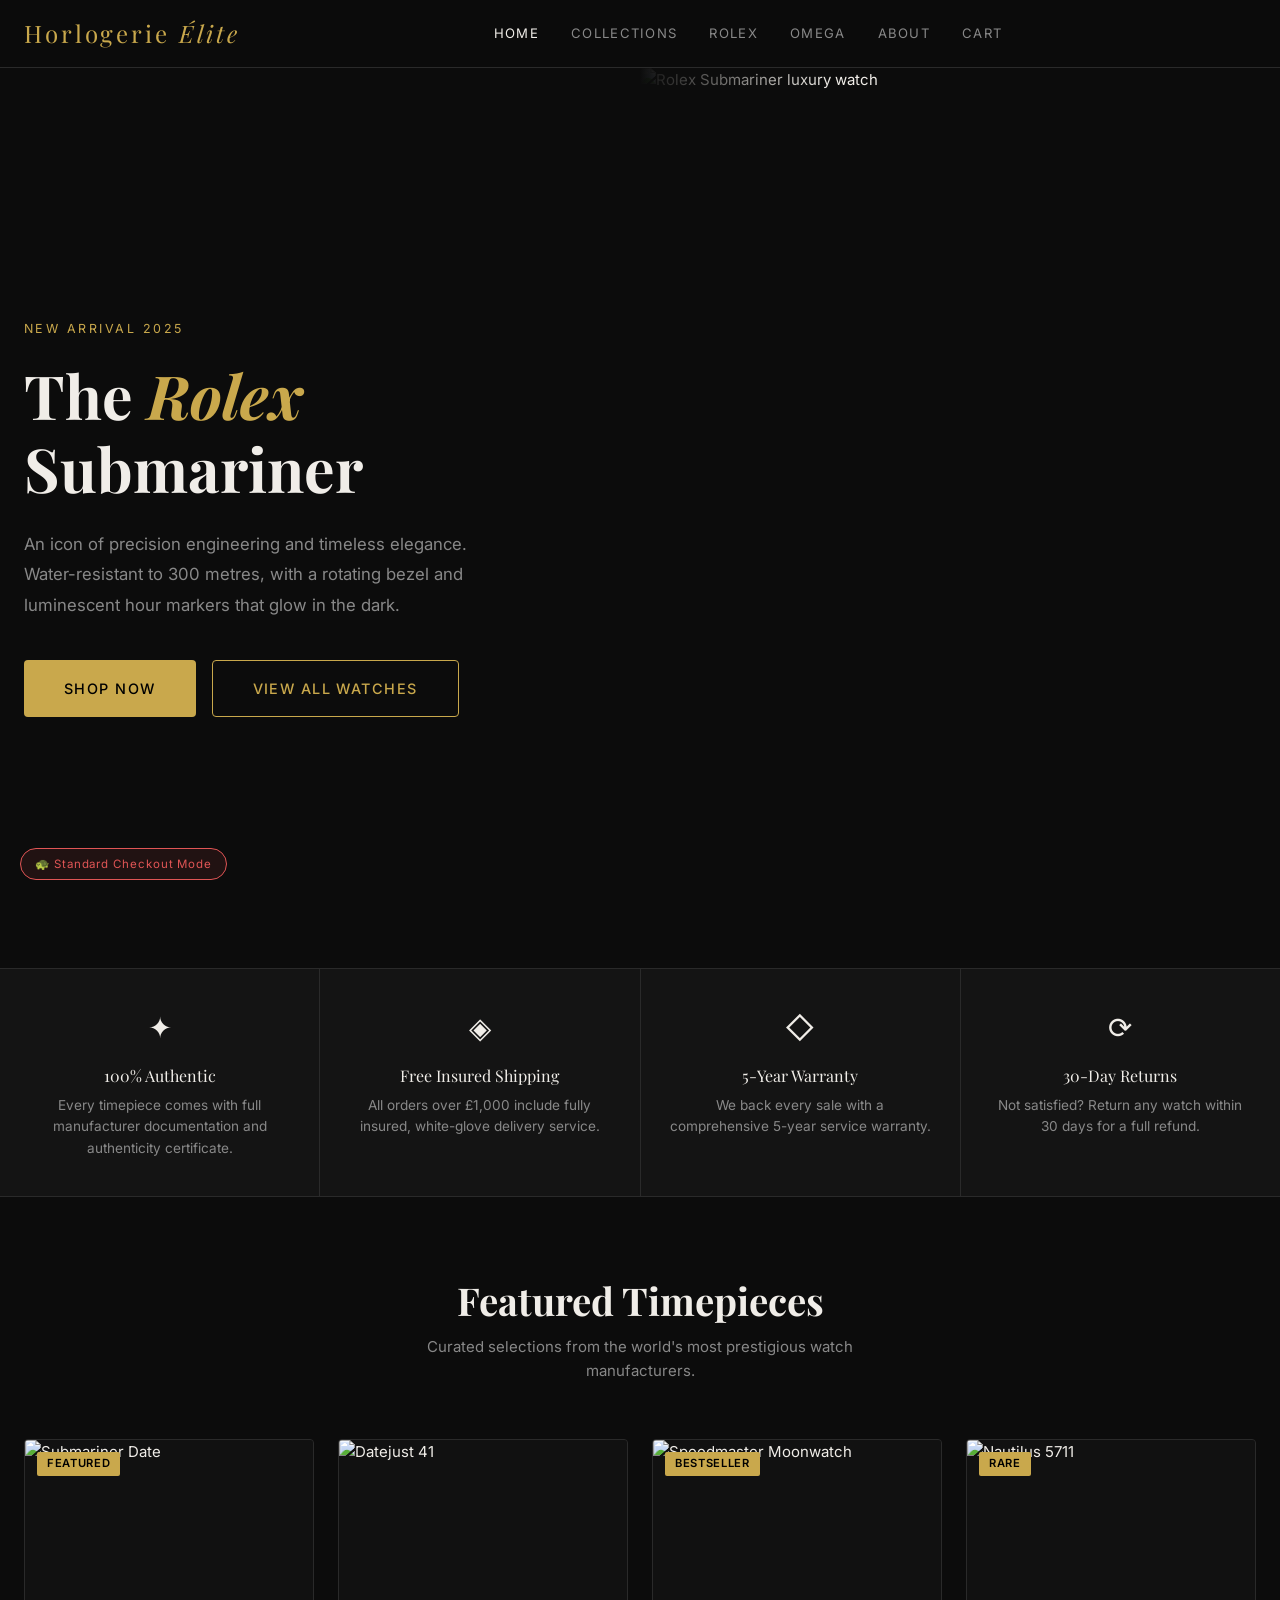
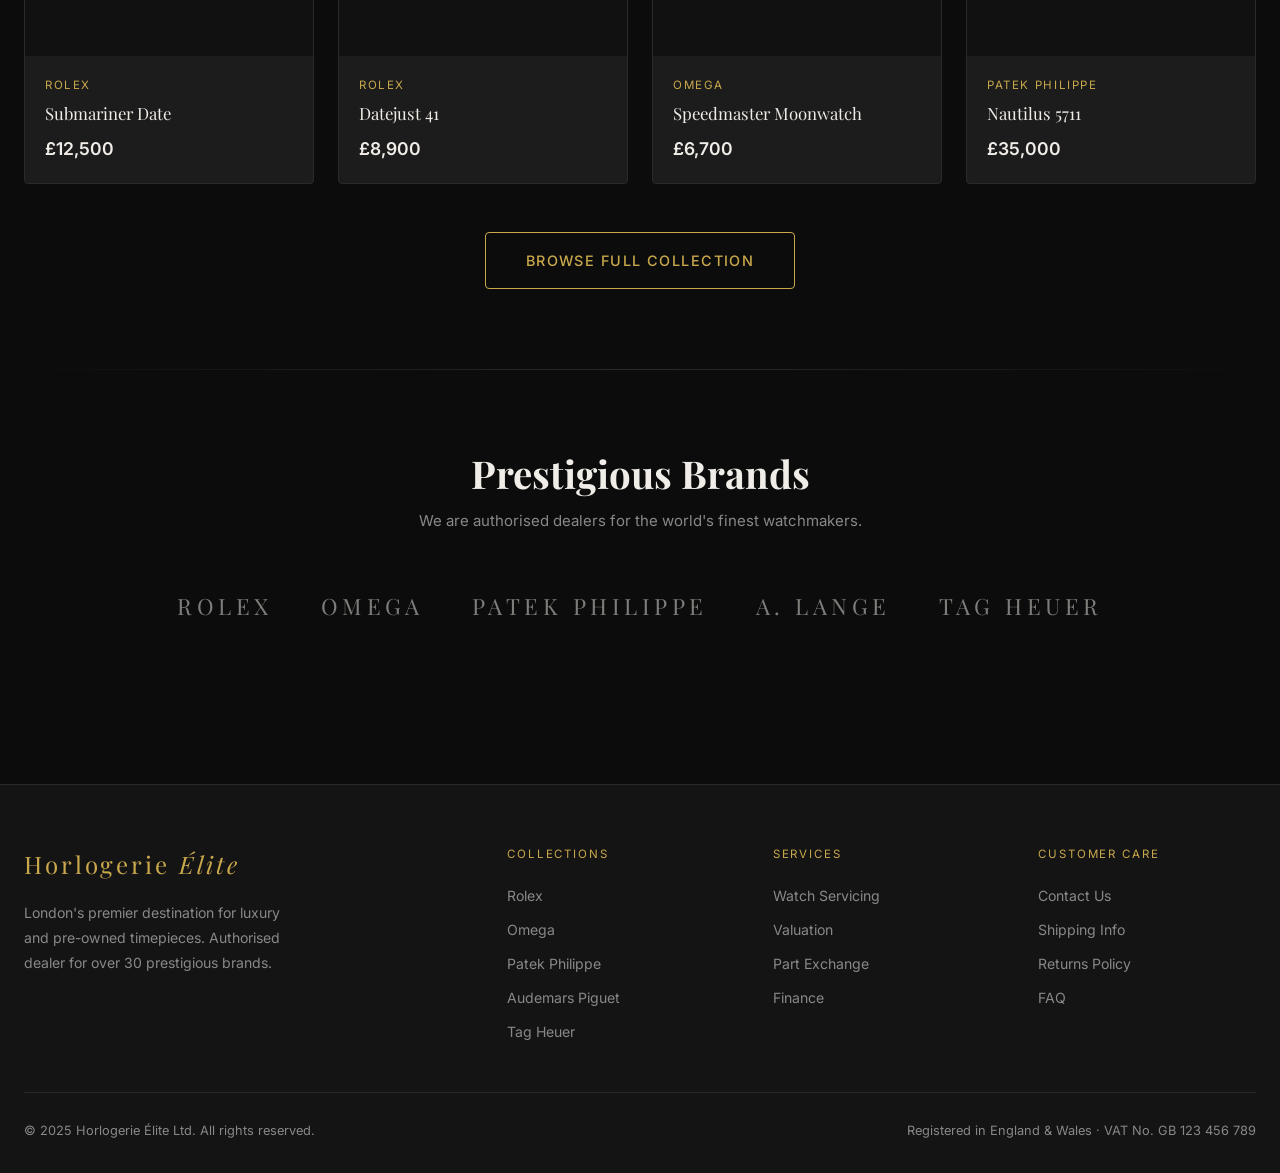
==== index.html @ f9ab383c "first commit" ====
<!DOCTYPE html>
<html lang="en">
<head>
  <meta charset="UTF-8" />
  <meta name="viewport" content="width=device-width, initial-scale=1.0" />
  <title>Horlogerie Élite — Luxury Timepieces</title>
  <link rel="stylesheet" href="style.css" />
  <script src="config.js"></script>
</head>
<body>

<header>
  <div class="container">
    <a href="index.html" class="logo">Horlogerie <span>Élite</span></a>
    <nav>
      <a href="index.html" class="active">Home</a>
      <a href="catalog.html">Collections</a>
      <a href="catalog.html?brand=rolex">Rolex</a>
      <a href="catalog.html?brand=omega">Omega</a>
      <a href="#">About</a>
      <a href="cart.html">Cart<span class="cart-nav-count" id="cartNavCount" style="display:none">0</span></a>
    </nav>
    <div class="header-actions"></div>
  </div>
</header>

<!-- Hero -->
<section class="hero">
  <div class="container" style="display:contents">
    <div class="hero-content" style="padding-left:max(24px, calc((100vw - 1320px)/2 + 24px))">
      <p class="hero-eyebrow">New Arrival 2025</p>
      <h1 class="hero-title">
        The <em>Rolex</em><br>Submariner
      </h1>
      <p class="hero-desc">
        An icon of precision engineering and timeless elegance. Water-resistant
        to 300 metres, with a rotating bezel and luminescent hour markers that
        glow in the dark.
      </p>
      <div class="hero-actions">
        <a href="product.html?id=rolex-submariner" class="btn btn-primary btn-lg">Shop Now</a>
        <a href="catalog.html" class="btn btn-outline btn-lg">View All Watches</a>
      </div>
    </div>
    <div class="hero-img">
      <img
        src="https://images.unsplash.com/photo-1523170335258-f5ed11844a49?w=1200&q=85&fit=crop"
        alt="Rolex Submariner luxury watch"
        loading="eager"
      />
    </div>
  </div>
</section>

<!-- Features strip -->
<div class="features-strip">
  <div class="feature-item">
    <div class="feature-icon">✦</div>
    <div class="feature-title">100% Authentic</div>
    <div class="feature-desc">Every timepiece comes with full manufacturer documentation and authenticity certificate.</div>
  </div>
  <div class="feature-item">
    <div class="feature-icon">◈</div>
    <div class="feature-title">Free Insured Shipping</div>
    <div class="feature-desc">All orders over £1,000 include fully insured, white-glove delivery service.</div>
  </div>
  <div class="feature-item">
    <div class="feature-icon">◇</div>
    <div class="feature-title">5-Year Warranty</div>
    <div class="feature-desc">We back every sale with a comprehensive 5-year service warranty.</div>
  </div>
  <div class="feature-item">
    <div class="feature-icon">⟳</div>
    <div class="feature-title">30-Day Returns</div>
    <div class="feature-desc">Not satisfied? Return any watch within 30 days for a full refund.</div>
  </div>
</div>

<!-- Featured watches -->
<section class="section">
  <div class="container">
    <div class="section-header">
      <h2>Featured Timepieces</h2>
      <p>Curated selections from the world's most prestigious watch manufacturers.</p>
    </div>
    <div class="product-grid product-grid-4" id="featuredGrid"></div>
    <div style="text-align:center; margin-top:48px">
      <a href="catalog.html" class="btn btn-outline btn-lg">Browse Full Collection</a>
    </div>
  </div>
</section>

<div class="divider container"></div>

<!-- Brand showcase -->
<section class="section">
  <div class="container">
    <div class="section-header">
      <h2>Prestigious Brands</h2>
      <p>We are authorised dealers for the world's finest watchmakers.</p>
    </div>
    <div style="display:flex; justify-content:center; gap:48px; flex-wrap:wrap; opacity:0.5">
      <div style="font-family:'Playfair Display',serif; font-size:1.4rem; letter-spacing:0.2em; text-transform:uppercase">Rolex</div>
      <div style="font-family:'Playfair Display',serif; font-size:1.4rem; letter-spacing:0.2em; text-transform:uppercase">Omega</div>
      <div style="font-family:'Playfair Display',serif; font-size:1.4rem; letter-spacing:0.2em; text-transform:uppercase">Patek Philippe</div>
      <div style="font-family:'Playfair Display',serif; font-size:1.4rem; letter-spacing:0.2em; text-transform:uppercase">A. Lange</div>
      <div style="font-family:'Playfair Display',serif; font-size:1.4rem; letter-spacing:0.2em; text-transform:uppercase">Tag Heuer</div>
    </div>
  </div>
</section>

<footer>
  <div class="container">
    <div class="footer-grid">
      <div>
        <div class="logo">Horlogerie <span>Élite</span></div>
        <p class="footer-brand-desc">London's premier destination for luxury and pre-owned timepieces. Authorised dealer for over 30 prestigious brands.</p>
      </div>
      <div>
        <div class="footer-heading">Collections</div>
        <ul class="footer-links">
          <li><a href="catalog.html?brand=rolex">Rolex</a></li>
          <li><a href="catalog.html?brand=omega">Omega</a></li>
          <li><a href="catalog.html">Patek Philippe</a></li>
          <li><a href="catalog.html">Audemars Piguet</a></li>
          <li><a href="catalog.html">Tag Heuer</a></li>
        </ul>
      </div>
      <div>
        <div class="footer-heading">Services</div>
        <ul class="footer-links">
          <li><a href="#">Watch Servicing</a></li>
          <li><a href="#">Valuation</a></li>
          <li><a href="#">Part Exchange</a></li>
          <li><a href="#">Finance</a></li>
        </ul>
      </div>
      <div>
        <div class="footer-heading">Customer Care</div>
        <ul class="footer-links">
          <li><a href="#">Contact Us</a></li>
          <li><a href="#">Shipping Info</a></li>
          <li><a href="#">Returns Policy</a></li>
          <li><a href="#">FAQ</a></li>
        </ul>
      </div>
    </div>
    <div class="footer-bottom">
      <span>© 2025 Horlogerie Élite Ltd. All rights reserved.</span>
      <span>Registered in England & Wales · VAT No. GB 123 456 789</span>
    </div>
  </div>
</footer>

<div class="mode-badge" id="modeBadge"></div>

<script src="data.js"></script>
<script>
  updateCartBadge();
  setModeBadge();

  const grid = document.getElementById('featuredGrid');
  WATCHES.slice(0, 4).forEach(w => {
    const url = `product.html?id=${w.id}`;
    grid.innerHTML += `
      <a href="${url}" class="card product-card">
        <div class="product-card-img">
          <img src="${w.img}" alt="${w.name}" loading="lazy" />
          ${w.badge ? `<span class="product-badge">${w.badge}</span>` : ''}
        </div>
        <div class="product-card-body">
          <div class="product-brand">${w.brand}</div>
          <div class="product-name">${w.name}</div>
          <div><span class="product-price">£${w.price.toLocaleString()}</span></div>
        </div>
      </a>`;
  });
</script>
</body>
</html>
---- style.css ----
@import url('https://fonts.googleapis.com/css2?family=Playfair+Display:ital,wght@0,400;0,600;0,700;1,400&family=Inter:wght@300;400;500;600&display=swap');

*, *::before, *::after { box-sizing: border-box; margin: 0; padding: 0; }

:root {
  --bg: #0c0c0c;
  --surface: #141414;
  --card: #1c1c1c;
  --border: #2a2a2a;
  --gold: #c9a84c;
  --gold-light: #e2c06a;
  --gold-dim: rgba(201,168,76,0.15);
  --text: #f0ede8;
  --muted: #888;
  --danger: #e05555;
  --radius: 4px;
  --transition: 0.2s ease;
}

html { scroll-behavior: smooth; }
body { background: var(--bg); color: var(--text); font-family: 'Inter', sans-serif; font-size: 15px; line-height: 1.6; }

a { color: inherit; text-decoration: none; }
img { display: block; max-width: 100%; }
button { font-family: inherit; cursor: pointer; border: none; outline: none; }
input, select, textarea { font-family: inherit; outline: none; }

/* ── Typography ─────────────────────────────────────────── */
h1, h2, h3, h4 { font-family: 'Playfair Display', serif; font-weight: 700; line-height: 1.2; }
h1 { font-size: clamp(2rem, 5vw, 3.8rem); }
h2 { font-size: clamp(1.6rem, 3vw, 2.4rem); }
h3 { font-size: 1.25rem; }
.serif { font-family: 'Playfair Display', serif; }
.muted { color: var(--muted); }
.gold { color: var(--gold); }

/* ── Layout ─────────────────────────────────────────────── */
.container { max-width: 1320px; margin: 0 auto; padding: 0 24px; }
.section { padding: 80px 0; }

/* ── Header ─────────────────────────────────────────────── */
header {
  position: fixed; top: 0; left: 0; right: 0; z-index: 100;
  background: rgba(12,12,12,0.95); backdrop-filter: blur(12px);
  border-bottom: 1px solid var(--border);
  height: 68px; display: flex; align-items: center;
}
header .container { display: flex; align-items: center; justify-content: space-between; width: 100%; }
.logo { font-family: 'Playfair Display', serif; font-size: 1.5rem; letter-spacing: 0.12em; color: var(--gold); }
.logo span { font-weight: 400; font-style: italic; }
nav { display: flex; gap: 32px; }
nav a { font-size: 0.82rem; letter-spacing: 0.1em; text-transform: uppercase; color: var(--muted); transition: color var(--transition); }
nav a:hover, nav a.active { color: var(--text); }
.header-actions { display: flex; align-items: center; gap: 20px; }
.cart-icon {
  position: relative; cursor: pointer; color: var(--muted);
  transition: color var(--transition); font-size: 1.1rem;
}
.cart-icon:hover { color: var(--gold); }
.cart-badge {
  position: absolute; top: -8px; right: -8px;
  background: var(--gold); color: #000; font-size: 0.65rem;
  font-weight: 600; width: 18px; height: 18px; border-radius: 50%;
  display: flex; align-items: center; justify-content: center;
}
.cart-nav-count {
  display: inline-flex; align-items: center; justify-content: center;
  background: var(--gold); color: #000; font-size: 0.6rem; font-weight: 700;
  width: 16px; height: 16px; border-radius: 50%; margin-left: 4px;
  vertical-align: middle;
}

/* ── Buttons ─────────────────────────────────────────────── */
.btn {
  display: inline-flex; align-items: center; justify-content: center; gap: 8px;
  padding: 13px 28px; font-size: 0.82rem; letter-spacing: 0.1em;
  text-transform: uppercase; font-weight: 500; transition: all var(--transition);
  border-radius: var(--radius);
}
.btn-primary { background: var(--gold); color: #000; }
.btn-primary:hover { background: var(--gold-light); }
.btn-outline { border: 1px solid var(--gold); color: var(--gold); background: transparent; }
.btn-outline:hover { background: var(--gold-dim); }
.btn-ghost { color: var(--muted); background: transparent; }
.btn-ghost:hover { color: var(--text); }
.btn-danger { background: var(--danger); color: #fff; }
.btn-lg { padding: 16px 40px; font-size: 0.9rem; }
.btn-full { width: 100%; }

/* ── Cards ───────────────────────────────────────────────── */
.card { background: var(--card); border: 1px solid var(--border); border-radius: var(--radius); overflow: hidden; transition: border-color var(--transition), transform var(--transition); }
.card:hover { border-color: #3a3a3a; transform: translateY(-2px); }

/* ── Product grid ────────────────────────────────────────── */
.product-grid { display: grid; gap: 24px; }
.product-grid-4 { grid-template-columns: repeat(auto-fill, minmax(280px, 1fr)); }
.product-grid-3 { grid-template-columns: repeat(auto-fill, minmax(320px, 1fr)); }

.product-card { cursor: pointer; }
.product-card-img { position: relative; aspect-ratio: 4/3; overflow: hidden; background: #111; }
.product-card-img img { width: 100%; height: 100%; object-fit: cover; transition: transform 0.4s ease; }
.product-card:hover .product-card-img img { transform: scale(1.05); }
.product-badge {
  position: absolute; top: 12px; left: 12px;
  background: var(--gold); color: #000; font-size: 0.7rem;
  font-weight: 600; padding: 3px 10px; border-radius: 2px; letter-spacing: 0.06em; text-transform: uppercase;
}
.product-card-body { padding: 20px; }
.product-brand { font-size: 0.72rem; letter-spacing: 0.14em; text-transform: uppercase; color: var(--gold); margin-bottom: 6px; }
.product-name { font-family: 'Playfair Display', serif; font-size: 1.05rem; margin-bottom: 8px; }
.product-price { font-size: 1.1rem; font-weight: 600; color: var(--text); }
.product-price-old { font-size: 0.85rem; color: var(--muted); text-decoration: line-through; margin-left: 8px; }

/* ── Hero ────────────────────────────────────────────────── */
.hero {
  padding-top: 68px; min-height: 100vh;
  display: grid; grid-template-columns: 1fr 1fr;
  align-items: center; gap: 0;
}
.hero-content { padding: 80px 60px 80px 0; }
.hero-eyebrow { font-size: 0.78rem; letter-spacing: 0.2em; text-transform: uppercase; color: var(--gold); margin-bottom: 20px; }
.hero-title { margin-bottom: 24px; }
.hero-title em { font-style: italic; color: var(--gold); }
.hero-desc { color: var(--muted); font-size: 1.05rem; margin-bottom: 40px; max-width: 480px; line-height: 1.8; }
.hero-actions { display: flex; gap: 16px; flex-wrap: wrap; }
.hero-img { height: 100vh; position: relative; overflow: hidden; }
.hero-img img { width: 100%; height: 100%; object-fit: cover; }
.hero-img::after { content: ''; position: absolute; inset: 0; background: linear-gradient(90deg, var(--bg) 0%, transparent 30%); }

/* ── Divider ─────────────────────────────────────────────── */
.divider { height: 1px; background: linear-gradient(90deg, transparent, var(--border), transparent); margin: 0 auto; }
.section-header { text-align: center; margin-bottom: 56px; }
.section-header h2 { margin-bottom: 12px; }
.section-header p { color: var(--muted); max-width: 500px; margin: 0 auto; }

/* ── Features strip ──────────────────────────────────────── */
.features-strip { display: grid; grid-template-columns: repeat(4, 1fr); gap: 1px; background: var(--border); border-top: 1px solid var(--border); border-bottom: 1px solid var(--border); }
.feature-item { background: var(--surface); padding: 36px 28px; text-align: center; }
.feature-icon { font-size: 1.8rem; margin-bottom: 12px; }
.feature-title { font-family: 'Playfair Display', serif; font-size: 1rem; margin-bottom: 6px; }
.feature-desc { color: var(--muted); font-size: 0.85rem; line-height: 1.6; }

/* ── Footer ──────────────────────────────────────────────── */
footer { background: var(--surface); border-top: 1px solid var(--border); padding: 60px 0 32px; margin-top: 80px; }
.footer-grid { display: grid; grid-template-columns: 2fr 1fr 1fr 1fr; gap: 48px; margin-bottom: 48px; }
.footer-brand-desc { color: var(--muted); font-size: 0.88rem; line-height: 1.8; margin-top: 16px; max-width: 280px; }
.footer-heading { font-size: 0.72rem; letter-spacing: 0.16em; text-transform: uppercase; color: var(--gold); margin-bottom: 20px; }
.footer-links { list-style: none; display: flex; flex-direction: column; gap: 10px; }
.footer-links a { color: var(--muted); font-size: 0.88rem; transition: color var(--transition); }
.footer-links a:hover { color: var(--text); }
.footer-bottom { display: flex; justify-content: space-between; align-items: center; border-top: 1px solid var(--border); padding-top: 28px; color: var(--muted); font-size: 0.8rem; }

/* ── Breadcrumb ──────────────────────────────────────────── */
.breadcrumb { display: flex; gap: 8px; align-items: center; color: var(--muted); font-size: 0.82rem; padding: 20px 0 0; }
.breadcrumb a { transition: color var(--transition); }
.breadcrumb a:hover { color: var(--gold); }
.breadcrumb span { color: var(--muted); }

/* ── Page header ─────────────────────────────────────────── */
.page-hero { padding: 120px 0 60px; background: linear-gradient(180deg, var(--surface) 0%, var(--bg) 100%); border-bottom: 1px solid var(--border); }
.page-hero h1 { margin-bottom: 12px; }
.page-hero p { color: var(--muted); max-width: 520px; }

/* ── Filters ─────────────────────────────────────────────── */
.catalog-layout { display: grid; grid-template-columns: 240px 1fr; gap: 40px; }
.filter-panel { padding-top: 8px; }
.filter-section { margin-bottom: 32px; }
.filter-title { font-size: 0.72rem; letter-spacing: 0.14em; text-transform: uppercase; color: var(--gold); margin-bottom: 14px; }
.filter-option { display: flex; align-items: center; gap: 10px; padding: 5px 0; cursor: pointer; }
.filter-option input[type="checkbox"] { accent-color: var(--gold); width: 15px; height: 15px; }
.filter-option label { color: var(--muted); font-size: 0.88rem; cursor: pointer; transition: color var(--transition); }
.filter-option:hover label { color: var(--text); }
.price-range { display: flex; gap: 8px; align-items: center; }
.price-input { background: var(--surface); border: 1px solid var(--border); color: var(--text); padding: 8px 12px; font-size: 0.85rem; width: 90px; border-radius: var(--radius); }
.sort-bar { display: flex; justify-content: space-between; align-items: center; margin-bottom: 24px; }
.sort-bar p { color: var(--muted); font-size: 0.88rem; }
.sort-select { background: var(--surface); border: 1px solid var(--border); color: var(--text); padding: 8px 14px; font-size: 0.85rem; border-radius: var(--radius); cursor: pointer; }

/* ── Product page ────────────────────────────────────────── */
.product-layout { display: grid; grid-template-columns: 1fr 1fr; gap: 64px; align-items: start; }
.product-gallery { position: sticky; top: 88px; }
.gallery-main { aspect-ratio: 1; overflow: hidden; border-radius: var(--radius); background: #111; border: 1px solid var(--border); }
.gallery-main img { width: 100%; height: 100%; object-fit: cover; }
.gallery-thumbs { display: flex; gap: 10px; margin-top: 12px; }
.gallery-thumb { width: 70px; height: 70px; border-radius: var(--radius); overflow: hidden; cursor: pointer; border: 2px solid transparent; transition: border-color var(--transition); }
.gallery-thumb.active { border-color: var(--gold); }
.gallery-thumb img { width: 100%; height: 100%; object-fit: cover; }
.product-detail { padding-top: 8px; }
.product-detail-brand { font-size: 0.78rem; letter-spacing: 0.18em; text-transform: uppercase; color: var(--gold); margin-bottom: 10px; }
.product-detail-name { font-family: 'Playfair Display', serif; font-size: clamp(1.6rem, 3vw, 2.2rem); margin-bottom: 8px; line-height: 1.15; }
.product-detail-ref { color: var(--muted); font-size: 0.82rem; margin-bottom: 24px; letter-spacing: 0.06em; }
.product-detail-price { font-size: 2rem; font-weight: 600; margin-bottom: 24px; }
.product-rating { display: flex; align-items: center; gap: 8px; margin-bottom: 24px; }
.stars { color: var(--gold); letter-spacing: 2px; }
.rating-count { color: var(--muted); font-size: 0.85rem; }
.product-desc { color: var(--muted); line-height: 1.9; margin-bottom: 28px; }
.product-specs { border-top: 1px solid var(--border); border-bottom: 1px solid var(--border); padding: 20px 0; margin-bottom: 28px; }
.spec-row { display: flex; justify-content: space-between; padding: 8px 0; font-size: 0.88rem; }
.spec-row:not(:last-child) { border-bottom: 1px solid var(--border); }
.spec-label { color: var(--muted); }
.spec-value { font-weight: 500; }
.product-actions { display: flex; flex-direction: column; gap: 12px; }
.product-actions-row { display: flex; gap: 12px; }
.guarantee-strip { display: flex; gap: 20px; margin-top: 28px; padding-top: 24px; border-top: 1px solid var(--border); }
.guarantee-item { display: flex; align-items: center; gap: 8px; font-size: 0.8rem; color: var(--muted); }
.guarantee-item svg { color: var(--gold); flex-shrink: 0; }

/* ── Modal ───────────────────────────────────────────────── */
.modal-overlay {
  position: fixed; inset: 0; z-index: 200;
  background: rgba(0,0,0,0.75); backdrop-filter: blur(4px);
  display: flex; align-items: center; justify-content: center; padding: 24px;
  opacity: 0; pointer-events: none; transition: opacity 0.25s ease;
}
.modal-overlay.open { opacity: 1; pointer-events: all; }
.modal {
  background: var(--card); border: 1px solid var(--border);
  border-radius: 8px; max-width: 680px; width: 100%;
  max-height: 90vh; overflow-y: auto;
  transform: translateY(20px); transition: transform 0.25s ease;
}
.modal-overlay.open .modal { transform: translateY(0); }
.modal-header { padding: 24px 28px; border-bottom: 1px solid var(--border); display: flex; justify-content: space-between; align-items: center; }
.modal-header h3 { font-family: 'Playfair Display', serif; }
.modal-close { background: none; border: none; color: var(--muted); font-size: 1.4rem; cursor: pointer; padding: 4px; line-height: 1; transition: color var(--transition); }
.modal-close:hover { color: var(--text); }
.modal-body { padding: 28px; }
.modal-footer { padding: 20px 28px; border-top: 1px solid var(--border); display: flex; gap: 12px; justify-content: flex-end; }

/* ── Upsell items ────────────────────────────────────────── */
.upsell-grid { display: grid; grid-template-columns: repeat(3, 1fr); gap: 14px; }
.upsell-item { border: 2px solid var(--border); border-radius: var(--radius); padding: 14px; cursor: pointer; transition: border-color var(--transition); }
.upsell-item.selected { border-color: var(--gold); }
.upsell-item img { width: 100%; aspect-ratio: 1; object-fit: cover; border-radius: 2px; margin-bottom: 10px; }
.upsell-item-name { font-size: 0.82rem; margin-bottom: 4px; }
.upsell-item-price { font-size: 0.9rem; color: var(--gold); font-weight: 600; }

/* ── Cart ────────────────────────────────────────────────── */
.cart-layout { display: grid; grid-template-columns: 1fr 360px; gap: 40px; align-items: start; }
.cart-items { display: flex; flex-direction: column; gap: 16px; }
.cart-item { display: grid; grid-template-columns: 100px 1fr auto; gap: 20px; align-items: center; padding: 20px; background: var(--card); border: 1px solid var(--border); border-radius: var(--radius); }
.cart-item-img { aspect-ratio: 1; overflow: hidden; border-radius: var(--radius); }
.cart-item-img img { width: 100%; height: 100%; object-fit: cover; }
.cart-item-brand { font-size: 0.72rem; letter-spacing: 0.12em; text-transform: uppercase; color: var(--gold); margin-bottom: 4px; }
.cart-item-name { font-family: 'Playfair Display', serif; font-size: 1rem; margin-bottom: 6px; }
.cart-item-ref { color: var(--muted); font-size: 0.8rem; }
.cart-item-price { font-size: 1.1rem; font-weight: 600; white-space: nowrap; }
.remove-btn { color: var(--muted); font-size: 0.8rem; cursor: pointer; background: none; border: 1px solid var(--border); border-radius: var(--radius); padding: 4px 10px; margin-top: 8px; transition: color var(--transition), border-color var(--transition); }
.remove-btn:hover { color: var(--danger); border-color: var(--danger); }
.order-summary { background: var(--card); border: 1px solid var(--border); border-radius: var(--radius); padding: 28px; position: sticky; top: 88px; }
.order-summary h3 { font-family: 'Playfair Display', serif; margin-bottom: 24px; }
.summary-row { display: flex; justify-content: space-between; padding: 10px 0; font-size: 0.9rem; }
.summary-row:not(:last-child) { border-bottom: 1px solid var(--border); }
.summary-row.total { font-weight: 600; font-size: 1.05rem; color: var(--text); }
.coupon-row { margin: 16px 0; display: flex; gap: 8px; }
.coupon-input { flex: 1; background: var(--surface); border: 1px solid var(--border); color: var(--text); padding: 10px 14px; font-size: 0.85rem; border-radius: var(--radius); }
.also-like-section { margin-top: 48px; }

/* ── Checkout ────────────────────────────────────────────── */
.checkout-layout { display: grid; grid-template-columns: 1fr 380px; gap: 48px; align-items: start; }
.checkout-steps { display: flex; gap: 0; margin-bottom: 40px; }
.step-indicator {
  flex: 1; text-align: center; position: relative;
  padding-bottom: 16px; font-size: 0.78rem; color: var(--muted);
}
.step-indicator::after {
  content: ''; position: absolute; bottom: 6px; left: 50%; right: -50%;
  height: 1px; background: var(--border);
}
.step-indicator:last-child::after { display: none; }
.step-indicator.active { color: var(--gold); }
.step-indicator.done { color: var(--text); }
.step-num {
  width: 28px; height: 28px; border-radius: 50%;
  border: 1px solid var(--border); display: inline-flex;
  align-items: center; justify-content: center; font-size: 0.78rem;
  margin-bottom: 8px; background: var(--bg);
}
.step-indicator.active .step-num { border-color: var(--gold); color: var(--gold); }
.step-indicator.done .step-num { border-color: var(--gold); background: var(--gold); color: #000; }

.checkout-form-section { margin-bottom: 32px; }
.checkout-form-section h3 { font-family: 'Playfair Display', serif; margin-bottom: 20px; font-size: 1.1rem; }
.form-grid { display: grid; gap: 14px; }
.form-grid-2 { grid-template-columns: 1fr 1fr; }
.form-group { display: flex; flex-direction: column; gap: 6px; }
.form-group label { font-size: 0.8rem; letter-spacing: 0.06em; text-transform: uppercase; color: var(--muted); }
.form-control {
  background: var(--surface); border: 1px solid var(--border);
  color: var(--text); padding: 12px 16px; font-size: 0.9rem;
  border-radius: var(--radius); transition: border-color var(--transition);
}
.form-control:focus { border-color: var(--gold); }
.form-control::placeholder { color: var(--muted); }
.radio-group { display: flex; flex-direction: column; gap: 10px; }
.radio-option { display: flex; align-items: center; gap: 12px; padding: 14px 16px; border: 1px solid var(--border); border-radius: var(--radius); cursor: pointer; transition: border-color var(--transition); }
.radio-option:hover { border-color: #3a3a3a; }
.radio-option.selected { border-color: var(--gold); background: var(--gold-dim); }
.radio-option input[type="radio"] { accent-color: var(--gold); }
.radio-label { flex: 1; }
.radio-label-title { font-size: 0.9rem; margin-bottom: 2px; }
.radio-label-desc { font-size: 0.8rem; color: var(--muted); }
.radio-price { font-weight: 600; }

.checkout-summary { background: var(--card); border: 1px solid var(--border); border-radius: var(--radius); padding: 28px; position: sticky; top: 88px; }
.checkout-item { display: flex; gap: 14px; align-items: center; padding: 14px 0; border-bottom: 1px solid var(--border); }
.checkout-item-img { width: 64px; height: 64px; border-radius: var(--radius); overflow: hidden; flex-shrink: 0; }
.checkout-item-img img { width: 100%; height: 100%; object-fit: cover; }

.form-nav { display: flex; justify-content: space-between; align-items: center; margin-top: 32px; }
.form-note { font-size: 0.8rem; color: var(--muted); margin-top: 12px; text-align: center; }

.review-block { background: var(--surface); border: 1px solid var(--border); border-radius: var(--radius); padding: 20px; margin-bottom: 14px; }
.review-block-header { display: flex; justify-content: space-between; align-items: center; margin-bottom: 12px; }
.review-block-title { font-size: 0.78rem; letter-spacing: 0.1em; text-transform: uppercase; color: var(--gold); }
.review-block-edit { font-size: 0.8rem; color: var(--muted); cursor: pointer; transition: color var(--transition); }
.review-block-edit:hover { color: var(--gold); }
.review-block p { font-size: 0.88rem; color: var(--muted); line-height: 1.8; }

.tc-row { display: flex; align-items: flex-start; gap: 12px; margin: 20px 0; }
.tc-row input[type="checkbox"] { accent-color: var(--gold); margin-top: 3px; flex-shrink: 0; }
.tc-row label { font-size: 0.82rem; color: var(--muted); line-height: 1.6; }
.tc-row a { color: var(--gold); }

/* ── Express checkout ────────────────────────────────────── */
.express-layout { display: grid; grid-template-columns: 1fr 380px; gap: 48px; align-items: start; }
.express-badge { display: inline-flex; align-items: center; gap: 8px; background: var(--gold-dim); border: 1px solid var(--gold); color: var(--gold); font-size: 0.78rem; letter-spacing: 0.1em; text-transform: uppercase; padding: 6px 14px; border-radius: 20px; margin-bottom: 24px; }
.card-input-row { display: grid; grid-template-columns: 1fr 100px 80px; gap: 14px; }

/* ── Confirmation ────────────────────────────────────────── */
.confirmation-wrap { max-width: 640px; margin: 0 auto; text-align: center; padding: 120px 0 80px; }
.confirmation-icon { font-size: 4rem; margin-bottom: 24px; }
.order-number { display: inline-block; background: var(--card); border: 1px solid var(--gold); color: var(--gold); font-size: 0.85rem; letter-spacing: 0.1em; padding: 8px 20px; border-radius: 20px; margin: 16px 0 24px; font-weight: 600; }
.confirmation-detail { background: var(--card); border: 1px solid var(--border); border-radius: var(--radius); padding: 28px; text-align: left; margin-top: 40px; }
.confirmation-detail h3 { font-family: 'Playfair Display', serif; margin-bottom: 20px; }

/* ── Toast ───────────────────────────────────────────────── */
.toast {
  position: fixed; bottom: 28px; right: 28px; z-index: 300;
  background: var(--card); border: 1px solid var(--gold);
  padding: 14px 20px; border-radius: var(--radius);
  font-size: 0.88rem; display: flex; align-items: center; gap: 10px;
  transform: translateY(80px); opacity: 0; transition: all 0.3s ease;
  max-width: 320px;
}
.toast.show { transform: translateY(0); opacity: 1; }
.toast-icon { color: var(--gold); }

/* ── Mode badge ──────────────────────────────────────────── */
.mode-badge {
  position: fixed; bottom: 20px; left: 20px; z-index: 300;
  font-size: 0.72rem; letter-spacing: 0.08em; padding: 6px 14px;
  border-radius: 20px; border: 1px solid;
}
.mode-slow { border-color: #e05555; color: #e05555; background: rgba(224,85,85,0.1); }
.mode-quick { border-color: var(--gold); color: var(--gold); background: var(--gold-dim); }

/* ── Responsive ──────────────────────────────────────────── */
@media (max-width: 1024px) {
  .hero { grid-template-columns: 1fr; }
  .hero-content { padding: 100px 0 60px; }
  .hero-img { display: none; }
  .catalog-layout { grid-template-columns: 1fr; }
  .filter-panel { display: none; }
  .product-layout { grid-template-columns: 1fr; }
  .product-gallery { position: static; }
  .cart-layout, .checkout-layout, .express-layout { grid-template-columns: 1fr; }
  .footer-grid { grid-template-columns: 1fr 1fr; }
  .features-strip { grid-template-columns: repeat(2, 1fr); }
}
@media (max-width: 640px) {
  .footer-grid { grid-template-columns: 1fr; }
  .product-actions-row { flex-direction: column; }
  .upsell-grid { grid-template-columns: 1fr; }
  .form-grid-2 { grid-template-columns: 1fr; }
  .card-input-row { grid-template-columns: 1fr; }
}
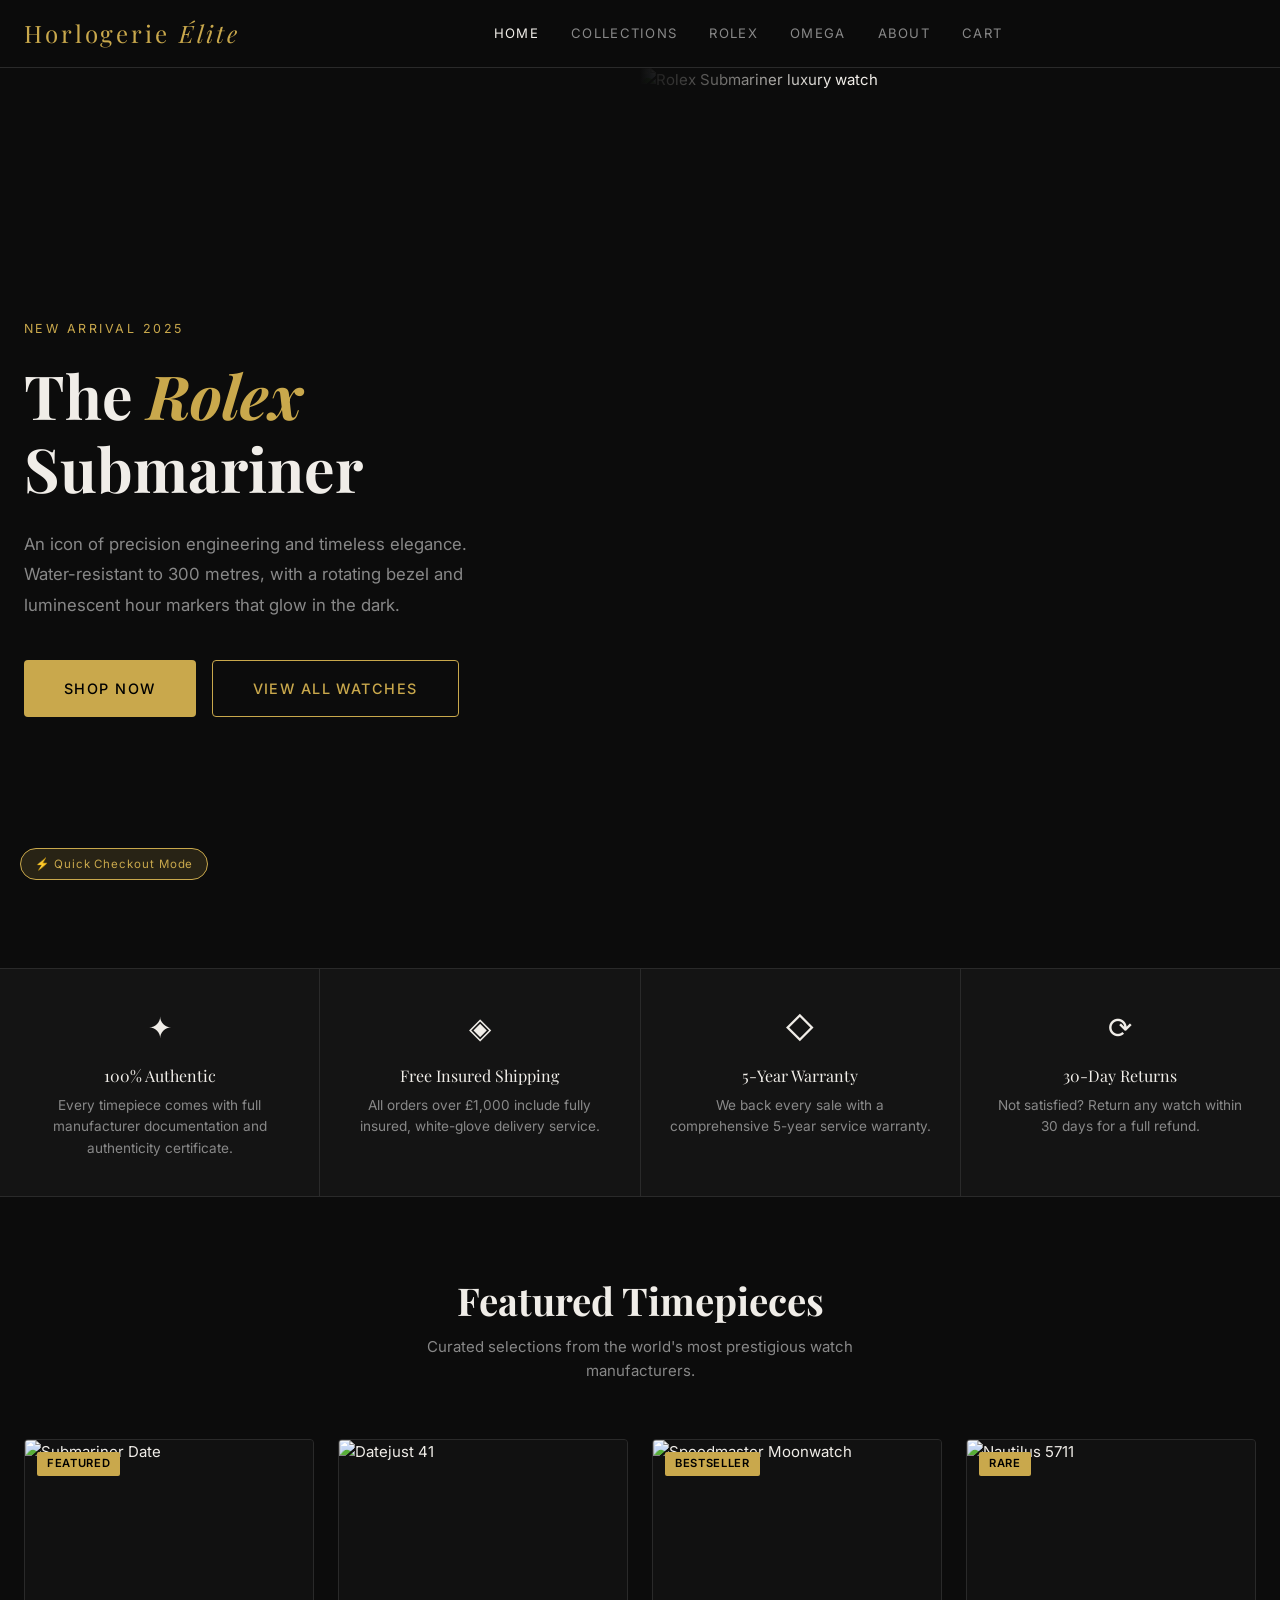
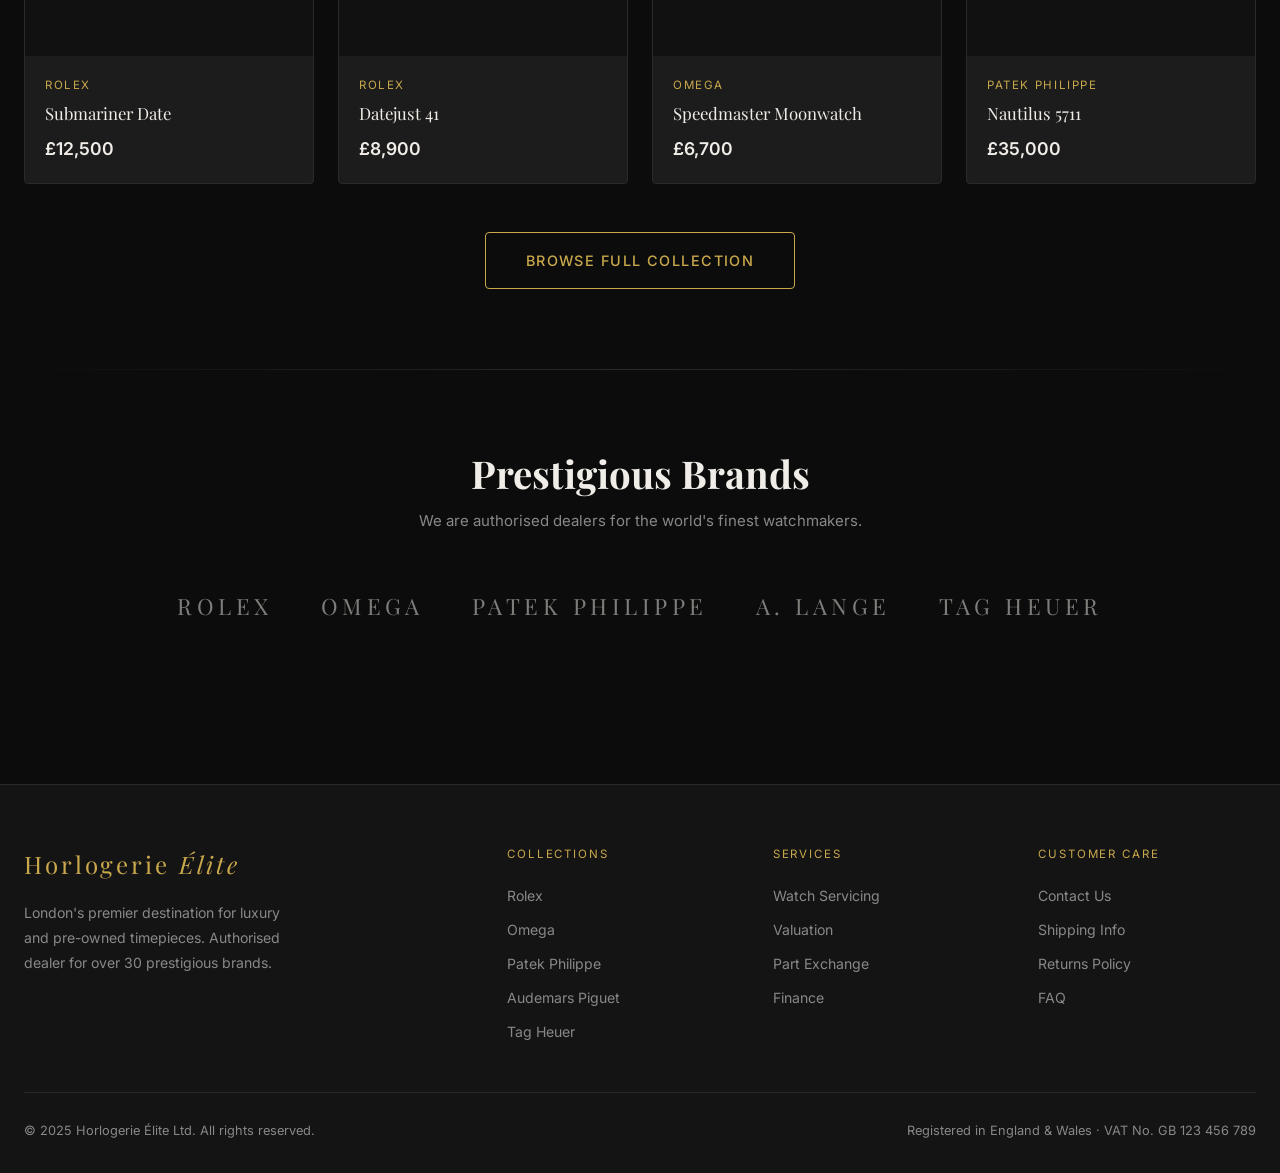
==== commit 017faf72: "maybe fix rendering error" ====
--- a/index.html
+++ b/index.html
@@ -4,21 +4,21 @@
   <meta charset="UTF-8" />
   <meta name="viewport" content="width=device-width, initial-scale=1.0" />
   <title>Horlogerie Élite — Luxury Timepieces</title>
-  <link rel="stylesheet" href="style.css" />
-  <script src="config.js"></script>
+  <link rel="stylesheet" href="/style.css" />
+  <script src="/config.js"></script>
 </head>
 <body>
 
 <header>
   <div class="container">
-    <a href="index.html" class="logo">Horlogerie <span>Élite</span></a>
+    <a href="/index.html" class="logo">Horlogerie <span>Élite</span></a>
     <nav>
-      <a href="index.html" class="active">Home</a>
-      <a href="catalog.html">Collections</a>
-      <a href="catalog.html?brand=rolex">Rolex</a>
-      <a href="catalog.html?brand=omega">Omega</a>
+      <a href="/index.html" class="active">Home</a>
+      <a href="/catalog.html">Collections</a>
+      <a href="/catalog.html?brand=rolex">Rolex</a>
+      <a href="/catalog.html?brand=omega">Omega</a>
       <a href="#">About</a>
-      <a href="cart.html">Cart<span class="cart-nav-count" id="cartNavCount" style="display:none">0</span></a>
+      <a href="/cart.html">Cart<span class="cart-nav-count" id="cartNavCount" style="display:none">0</span></a>
     </nav>
     <div class="header-actions"></div>
   </div>
@@ -38,8 +38,8 @@
         glow in the dark.
       </p>
       <div class="hero-actions">
-        <a href="product.html?id=rolex-submariner" class="btn btn-primary btn-lg">Shop Now</a>
-        <a href="catalog.html" class="btn btn-outline btn-lg">View All Watches</a>
+        <a href="/product.html?id=rolex-submariner" class="btn btn-primary btn-lg">Shop Now</a>
+        <a href="/catalog.html" class="btn btn-outline btn-lg">View All Watches</a>
       </div>
     </div>
     <div class="hero-img">
@@ -85,7 +85,7 @@
     </div>
     <div class="product-grid product-grid-4" id="featuredGrid"></div>
     <div style="text-align:center; margin-top:48px">
-      <a href="catalog.html" class="btn btn-outline btn-lg">Browse Full Collection</a>
+      <a href="/catalog.html" class="btn btn-outline btn-lg">Browse Full Collection</a>
     </div>
   </div>
 </section>
@@ -119,11 +119,11 @@
       <div>
         <div class="footer-heading">Collections</div>
         <ul class="footer-links">
-          <li><a href="catalog.html?brand=rolex">Rolex</a></li>
-          <li><a href="catalog.html?brand=omega">Omega</a></li>
-          <li><a href="catalog.html">Patek Philippe</a></li>
-          <li><a href="catalog.html">Audemars Piguet</a></li>
-          <li><a href="catalog.html">Tag Heuer</a></li>
+          <li><a href="/catalog.html?brand=rolex">Rolex</a></li>
+          <li><a href="/catalog.html?brand=omega">Omega</a></li>
+          <li><a href="/catalog.html">Patek Philippe</a></li>
+          <li><a href="/catalog.html">Audemars Piguet</a></li>
+          <li><a href="/catalog.html">Tag Heuer</a></li>
         </ul>
       </div>
       <div>
@@ -154,14 +154,14 @@
 
 <div class="mode-badge" id="modeBadge"></div>
 
-<script src="data.js"></script>
+<script src="/data.js"></script>
 <script>
   updateCartBadge();
   setModeBadge();
 
   const grid = document.getElementById('featuredGrid');
   WATCHES.slice(0, 4).forEach(w => {
-    const url = `product.html?id=${w.id}`;
+    const url = `/product.html?id=${w.id}`;
     grid.innerHTML += `
       <a href="${url}" class="card product-card">
         <div class="product-card-img">
